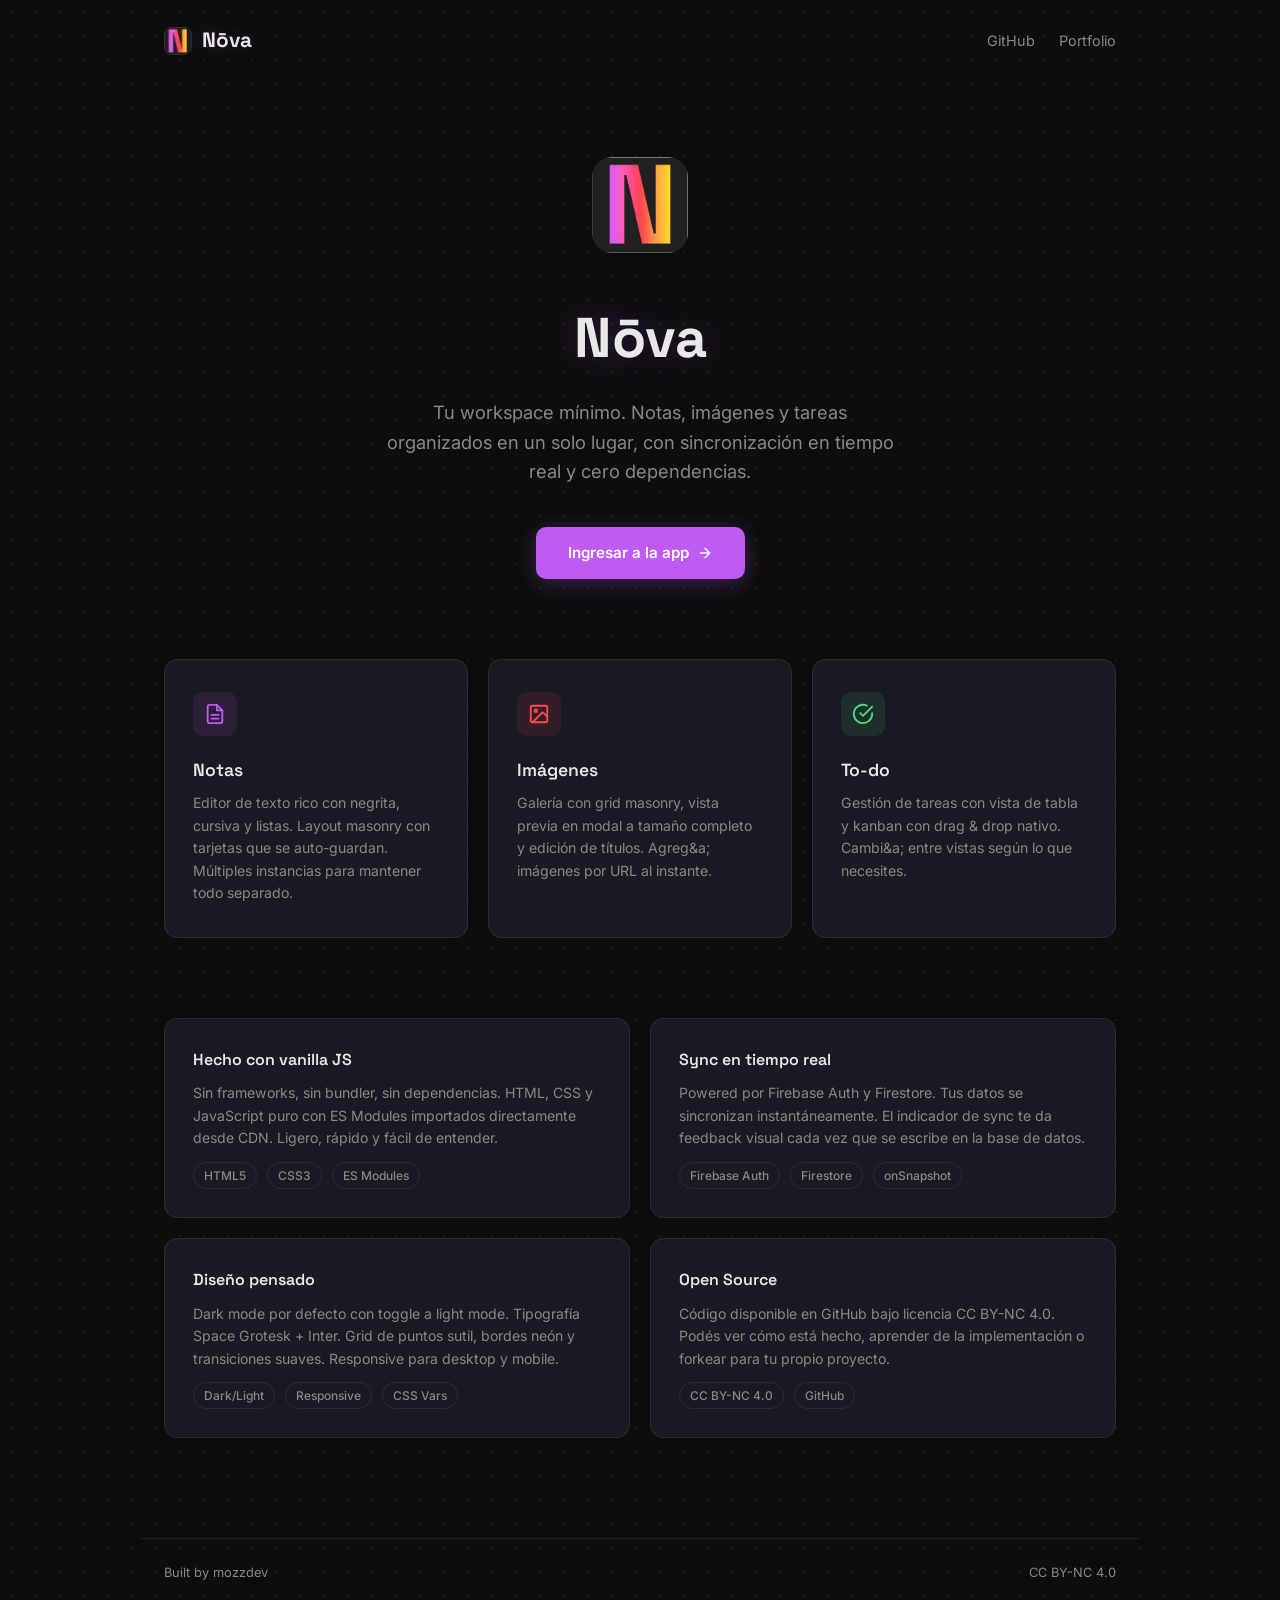
==== landing.html @ deab04cd "feat: sync dot, FAB links, landing page" ====
<!DOCTYPE html>
<html lang="es">
<head>
  <meta charset="UTF-8" />
  <meta name="viewport" content="width=device-width, initial-scale=1.0" />
  <title>N&#x014D;va — Tu workspace m&iacute;nimo</title>
  <meta name="description" content="Notas, im&aacute;genes y tareas en un solo lugar. Un workspace minimalista con sincronizaci&oacute;n en tiempo real." />

  <link rel="preconnect" href="https://fonts.googleapis.com" />
  <link rel="preconnect" href="https://fonts.gstatic.com" crossorigin />
  <link href="https://fonts.googleapis.com/css2?family=Inter:wght@400;500;600&family=Space+Grotesk:wght@500;600;700&display=swap" rel="stylesheet" />

  <link rel="icon" type="image/png" sizes="32x32" href="assets/favicon.png" />
  <link rel="apple-touch-icon" sizes="180x180" href="assets/apple-touch-icon.png" />

  <style>
    :root {
      --bg-base: #0d0d0d;
      --bg-card: #1a1a22;
      --accent: #bf5af2;
      --accent-hover: #d07aff;
      --accent-subtle: rgba(191, 90, 242, 0.12);
      --neon-red: #ff4757;
      --neon-yellow: #ffd93d;
      --neon-green: #4ade80;
      --text-primary: #e8e8e8;
      --text-secondary: #888;
      --text-body: #b0b0b0;
      --border: rgba(255, 255, 255, 0.08);
      --dot-color: rgba(255, 255, 255, 0.06);
      --radius-md: 10px;
      --radius-lg: 14px;
      --shadow-md: 0 2px 12px rgba(0, 0, 0, 0.3);
      --shadow-lg: 0 8px 30px rgba(0, 0, 0, 0.4);
    }

    *, *::before, *::after { margin: 0; padding: 0; box-sizing: border-box; }

    body {
      font-family: 'Inter', sans-serif;
      background-color: var(--bg-base);
      color: var(--text-primary);
      line-height: 1.6;
      background-image: radial-gradient(var(--dot-color) 1px, transparent 1px);
      background-size: 24px 24px;
      min-height: 100vh;
    }

    a { color: var(--accent); text-decoration: none; }
    a:hover { color: var(--accent-hover); }

    /* ── Nav ──────────────────────────────────── */
    .nav {
      display: flex;
      align-items: center;
      justify-content: space-between;
      max-width: 1000px;
      margin: 0 auto;
      padding: 24px 24px 0;
    }

    .nav-brand {
      display: flex;
      align-items: center;
      gap: 10px;
      font-family: 'Space Grotesk', sans-serif;
      font-size: 1.3rem;
      font-weight: 700;
      text-shadow: 0 0 20px rgba(191, 90, 242, 0.3);
    }

    .nav-brand img {
      width: 28px;
      height: 28px;
      border-radius: 7px;
    }

    .nav-links {
      display: flex;
      gap: 24px;
      font-size: 0.9rem;
    }

    .nav-links a { color: var(--text-secondary); transition: color 0.2s; }
    .nav-links a:hover { color: var(--text-primary); }

    /* ── Hero ─────────────────────────────────── */
    .hero {
      max-width: 1000px;
      margin: 0 auto;
      padding: 100px 24px 80px;
      text-align: center;
    }

    .hero-logo {
      width: 96px;
      height: 96px;
      border-radius: 20px;
      margin-bottom: 32px;
    }

    .hero h1 {
      font-family: 'Space Grotesk', sans-serif;
      font-size: 3.5rem;
      font-weight: 700;
      margin-bottom: 16px;
      text-shadow: 0 0 40px rgba(191, 90, 242, 0.3);
    }

    .hero p {
      font-size: 1.15rem;
      color: var(--text-secondary);
      max-width: 520px;
      margin: 0 auto 40px;
    }

    .hero-cta {
      display: inline-flex;
      align-items: center;
      gap: 8px;
      padding: 14px 32px;
      background: var(--accent);
      color: #fff;
      font-family: 'Inter', sans-serif;
      font-size: 0.95rem;
      font-weight: 600;
      border: none;
      border-radius: var(--radius-md);
      cursor: pointer;
      transition: all 0.25s;
      box-shadow: 0 4px 20px rgba(191, 90, 242, 0.3);
    }

    .hero-cta:hover {
      background: var(--accent-hover);
      transform: translateY(-1px);
      box-shadow: 0 6px 28px rgba(191, 90, 242, 0.4);
    }

    .hero-cta svg { width: 16px; height: 16px; }

    /* ── Features ─────────────────────────────── */
    .features {
      max-width: 1000px;
      margin: 0 auto;
      padding: 0 24px 80px;
      display: grid;
      grid-template-columns: repeat(3, 1fr);
      gap: 20px;
    }

    .feature-card {
      background: var(--bg-card);
      border: 1px solid var(--border);
      border-radius: var(--radius-lg);
      padding: 32px 28px;
      transition: border-color 0.3s, box-shadow 0.3s;
    }

    .feature-card:hover {
      border-color: rgba(191, 90, 242, 0.25);
      box-shadow: var(--shadow-lg);
    }

    .feature-icon {
      width: 44px;
      height: 44px;
      border-radius: 10px;
      display: flex;
      align-items: center;
      justify-content: center;
      margin-bottom: 20px;
    }

    .feature-icon svg { width: 22px; height: 22px; }
    .feature-icon.notes { background: rgba(191, 90, 242, 0.1); color: var(--accent); }
    .feature-icon.images { background: rgba(255, 71, 87, 0.1); color: var(--neon-red); }
    .feature-icon.todo { background: rgba(74, 222, 128, 0.1); color: var(--neon-green); }

    .feature-card h3 {
      font-family: 'Space Grotesk', sans-serif;
      font-size: 1.1rem;
      font-weight: 600;
      margin-bottom: 8px;
    }

    .feature-card p {
      font-size: 0.88rem;
      color: var(--text-secondary);
      line-height: 1.6;
    }

    /* ── Details ──────────────────────────────── */
    .details {
      max-width: 1000px;
      margin: 0 auto;
      padding: 0 24px 100px;
      display: grid;
      grid-template-columns: repeat(2, 1fr);
      gap: 20px;
    }

    .detail-card {
      background: var(--bg-card);
      border: 1px solid var(--border);
      border-radius: var(--radius-lg);
      padding: 28px;
    }

    .detail-card h3 {
      font-family: 'Space Grotesk', sans-serif;
      font-size: 1rem;
      font-weight: 600;
      margin-bottom: 10px;
    }

    .detail-card p {
      font-size: 0.88rem;
      color: var(--text-secondary);
      line-height: 1.6;
    }

    .detail-card .tag {
      display: inline-block;
      padding: 3px 10px;
      border-radius: 20px;
      font-size: 0.75rem;
      font-weight: 500;
      border: 1px solid var(--border);
      color: var(--text-secondary);
      margin-top: 12px;
      margin-right: 6px;
    }

    /* ── Footer ───────────────────────────────── */
    .footer {
      max-width: 1000px;
      margin: 0 auto;
      padding: 0 24px 40px;
      display: flex;
      align-items: center;
      justify-content: space-between;
      font-size: 0.8rem;
      color: var(--text-secondary);
      border-top: 1px solid var(--border);
      padding-top: 24px;
    }

    .footer a { color: var(--text-secondary); }
    .footer a:hover { color: var(--text-primary); }

    /* ── Responsive ───────────────────────────── */
    @media (max-width: 768px) {
      .hero h1 { font-size: 2.4rem; }
      .features { grid-template-columns: 1fr; }
      .details { grid-template-columns: 1fr; }
      .nav-links { gap: 16px; font-size: 0.85rem; }
    }
  </style>
</head>
<body>

  <!-- Nav -->
  <nav class="nav">
    <div class="nav-brand">
      <img src="assets/favicon.png" alt="" />
      N&#x014D;va
    </div>
    <div class="nav-links">
      <a href="https://github.com/MozzVader/Nova" target="_blank" rel="noopener">GitHub</a>
      <a href="https://www.mozzdev.com" target="_blank" rel="noopener">Portfolio</a>
    </div>
  </nav>

  <!-- Hero -->
  <section class="hero">
    <img src="assets/icon-512.png" alt="N&#x014D;va" class="hero-logo" />
    <h1>N&#x014D;va</h1>
    <p>Tu workspace m&iacute;nimo. Notas, im&aacute;genes y tareas organizados en un solo lugar, con sincronizaci&oacute;n en tiempo real y cero dependencias.</p>
    <a href="index.html" class="hero-cta">
      Ingresar a la app
      <svg viewBox="0 0 24 24" fill="none" stroke="currentColor" stroke-width="2" stroke-linecap="round" stroke-linejoin="round"><line x1="5" y1="12" x2="19" y2="12"/><polyline points="12 5 19 12 12 19"/></svg>
    </a>
  </section>

  <!-- Features -->
  <section class="features">
    <div class="feature-card">
      <div class="feature-icon notes">
        <svg viewBox="0 0 24 24" fill="none" stroke="currentColor" stroke-width="2" stroke-linecap="round" stroke-linejoin="round"><path d="M14 2H6a2 2 0 0 0-2 2v16a2 2 0 0 0 2 2h12a2 2 0 0 0 2-2V8z"/><polyline points="14 2 14 8 20 8"/><line x1="16" y1="13" x2="8" y2="13"/><line x1="16" y1="17" x2="8" y2="17"/></svg>
      </div>
      <h3>Notas</h3>
      <p>Editor de texto rico con negrita, cursiva y listas. Layout masonry con tarjetas que se auto-guardan. M&uacute;ltiples instancias para mantener todo separado.</p>
    </div>
    <div class="feature-card">
      <div class="feature-icon images">
        <svg viewBox="0 0 24 24" fill="none" stroke="currentColor" stroke-width="2" stroke-linecap="round" stroke-linejoin="round"><rect x="3" y="3" width="18" height="18" rx="2" ry="2"/><circle cx="8.5" cy="8.5" r="1.5"/><polyline points="21 15 16 10 5 21"/></svg>
      </div>
      <h3>Im&aacute;genes</h3>
      <p>Galer&iacute;a con grid masonry, vista previa en modal a tama&ntilde;o completo y edici&oacute;n de t&iacute;tulos. Agreg&a; im&aacute;genes por URL al instante.</p>
    </div>
    <div class="feature-card">
      <div class="feature-icon todo">
        <svg viewBox="0 0 24 24" fill="none" stroke="currentColor" stroke-width="2" stroke-linecap="round" stroke-linejoin="round"><path d="M22 11.08V12a10 10 0 1 1-5.93-9.14"/><polyline points="22 4 12 14.01 9 11.01"/></svg>
      </div>
      <h3>To-do</h3>
      <p>Gesti&oacute;n de tareas con vista de tabla y kanban con drag &amp; drop nativo. Cambi&a; entre vistas seg&uacute;n lo que necesites.</p>
    </div>
  </section>

  <!-- Details -->
  <section class="details">
    <div class="detail-card">
      <h3>Hecho con vanilla JS</h3>
      <p>Sin frameworks, sin bundler, sin dependencias. HTML, CSS y JavaScript puro con ES Modules importados directamente desde CDN. Ligero, r&aacute;pido y f&aacute;cil de entender.</p>
      <span class="tag">HTML5</span>
      <span class="tag">CSS3</span>
      <span class="tag">ES Modules</span>
    </div>
    <div class="detail-card">
      <h3>Sync en tiempo real</h3>
      <p>Powered por Firebase Auth y Firestore. Tus datos se sincronizan instant&aacute;neamente. El indicador de sync te da feedback visual cada vez que se escribe en la base de datos.</p>
      <span class="tag">Firebase Auth</span>
      <span class="tag">Firestore</span>
      <span class="tag">onSnapshot</span>
    </div>
    <div class="detail-card">
      <h3>Dise&ntilde;o pensado</h3>
      <p>Dark mode por defecto con toggle a light mode. Tipograf&iacute;a Space Grotesk + Inter. Grid de puntos sutil, bordes ne&oacute;n y transiciones suaves. Responsive para desktop y mobile.</p>
      <span class="tag">Dark/Light</span>
      <span class="tag">Responsive</span>
      <span class="tag">CSS Vars</span>
    </div>
    <div class="detail-card">
      <h3>Open Source</h3>
      <p>C&oacute;digo disponible en GitHub bajo licencia CC BY-NC 4.0. Pod&eacute;s ver c&oacute;mo est&aacute; hecho, aprender de la implementaci&oacute;n o forkear para tu propio proyecto.</p>
      <span class="tag">CC BY-NC 4.0</span>
      <span class="tag">GitHub</span>
    </div>
  </section>

  <!-- Footer -->
  <footer class="footer">
    <span>Built by <a href="https://www.mozzdev.com" target="_blank" rel="noopener">mozzdev</a></span>
    <span>CC BY-NC 4.0</span>
  </footer>

</body>
</html>
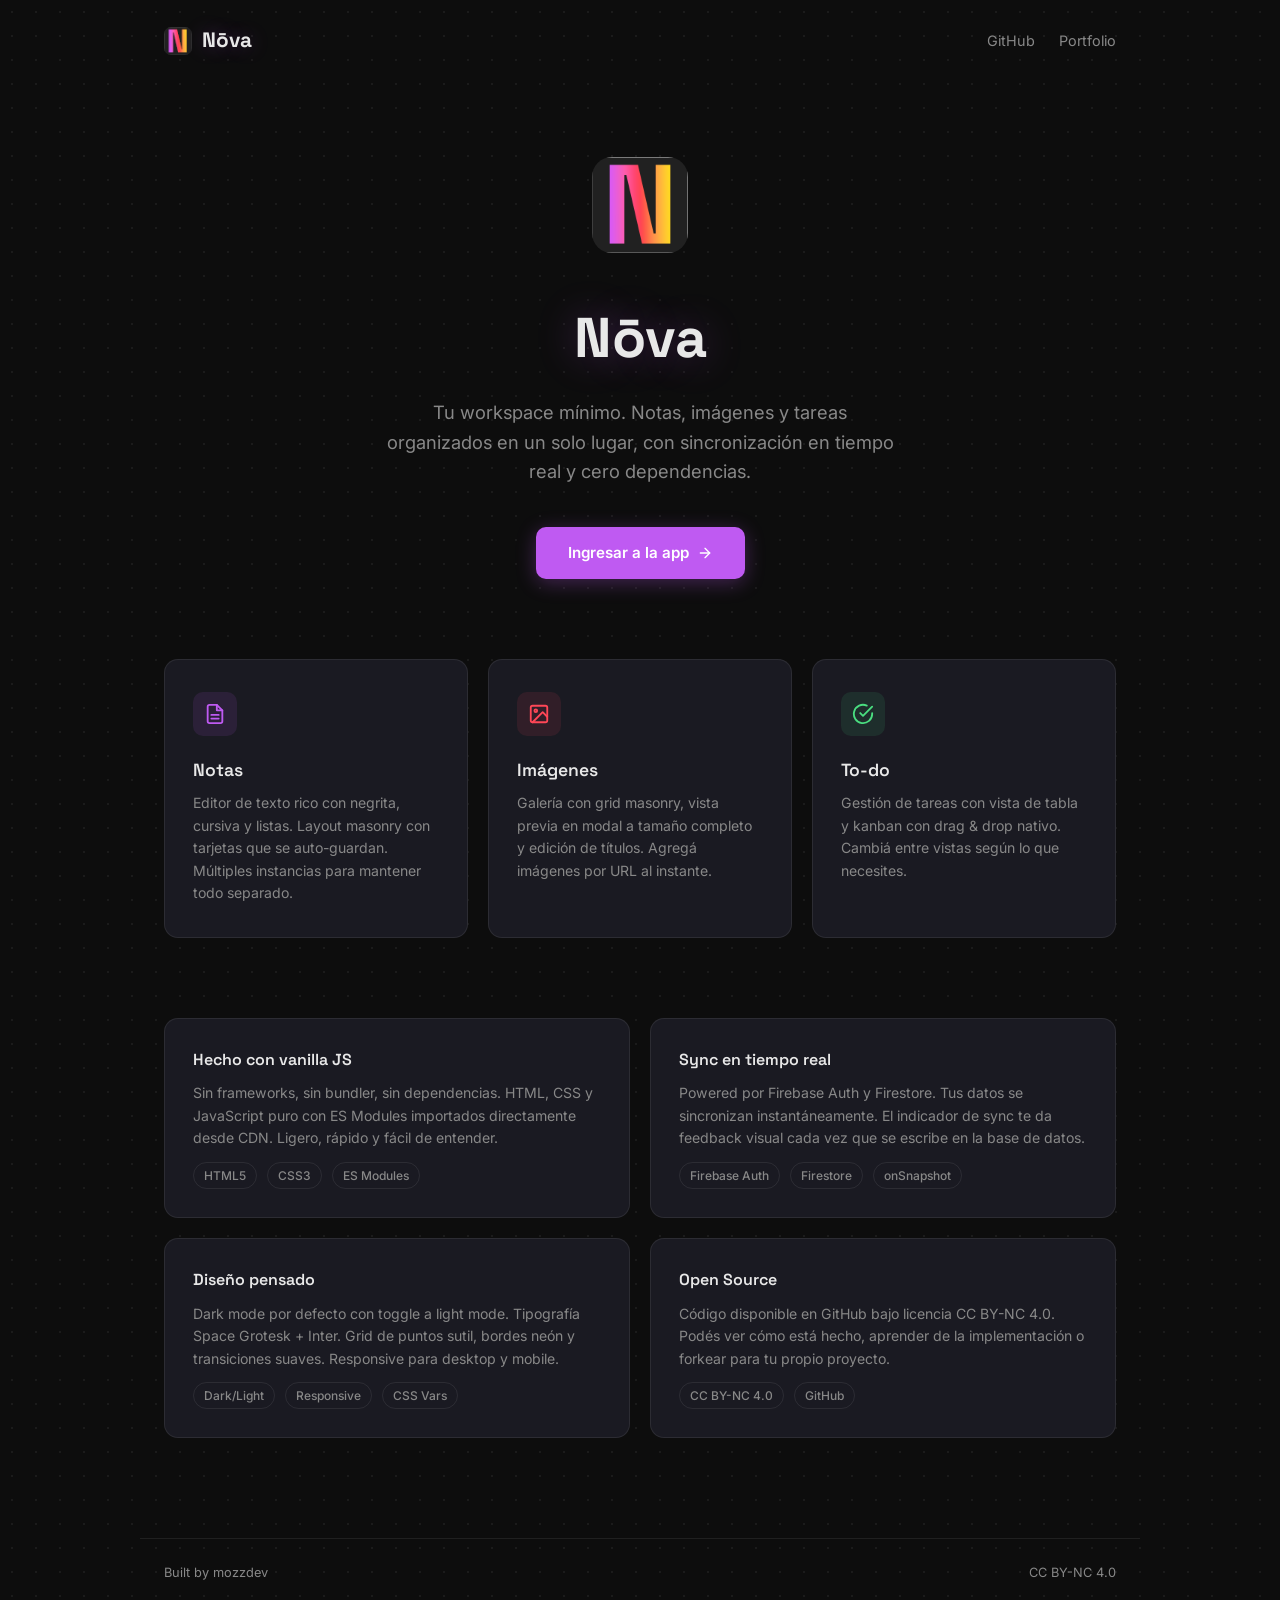
==== commit f2079abc: "fix: typos en landing.html" ====
--- a/landing.html
+++ b/landing.html
@@ -276,7 +276,7 @@
   <section class="hero">
     <img src="assets/icon-512.png" alt="N&#x014D;va" class="hero-logo" />
     <h1>N&#x014D;va</h1>
-    <p>Tu workspace m&iacute;nimo. Notas, im&aacute;genes y tareas organizados en un solo lugar, con sincronizaci&oacute;n en tiempo real y cero dependencias.</p>
+    <p>Tu workspace mínimo. Notas, imágenes y tareas organizados en un solo lugar, con sincronización en tiempo real y cero dependencias.</p>
     <a href="index.html" class="hero-cta">
       Ingresar a la app
       <svg viewBox="0 0 24 24" fill="none" stroke="currentColor" stroke-width="2" stroke-linecap="round" stroke-linejoin="round"><line x1="5" y1="12" x2="19" y2="12"/><polyline points="12 5 19 12 12 19"/></svg>
@@ -290,21 +290,21 @@
         <svg viewBox="0 0 24 24" fill="none" stroke="currentColor" stroke-width="2" stroke-linecap="round" stroke-linejoin="round"><path d="M14 2H6a2 2 0 0 0-2 2v16a2 2 0 0 0 2 2h12a2 2 0 0 0 2-2V8z"/><polyline points="14 2 14 8 20 8"/><line x1="16" y1="13" x2="8" y2="13"/><line x1="16" y1="17" x2="8" y2="17"/></svg>
       </div>
       <h3>Notas</h3>
-      <p>Editor de texto rico con negrita, cursiva y listas. Layout masonry con tarjetas que se auto-guardan. M&uacute;ltiples instancias para mantener todo separado.</p>
+      <p>Editor de texto rico con negrita, cursiva y listas. Layout masonry con tarjetas que se auto-guardan. Múltiples instancias para mantener todo separado.</p>
     </div>
     <div class="feature-card">
       <div class="feature-icon images">
         <svg viewBox="0 0 24 24" fill="none" stroke="currentColor" stroke-width="2" stroke-linecap="round" stroke-linejoin="round"><rect x="3" y="3" width="18" height="18" rx="2" ry="2"/><circle cx="8.5" cy="8.5" r="1.5"/><polyline points="21 15 16 10 5 21"/></svg>
       </div>
-      <h3>Im&aacute;genes</h3>
-      <p>Galer&iacute;a con grid masonry, vista previa en modal a tama&ntilde;o completo y edici&oacute;n de t&iacute;tulos. Agreg&a; im&aacute;genes por URL al instante.</p>
+      <h3>Imágenes</h3>
+      <p>Galería con grid masonry, vista previa en modal a tamaño completo y edición de títulos. Agregá imágenes por URL al instante.</p>
     </div>
     <div class="feature-card">
       <div class="feature-icon todo">
         <svg viewBox="0 0 24 24" fill="none" stroke="currentColor" stroke-width="2" stroke-linecap="round" stroke-linejoin="round"><path d="M22 11.08V12a10 10 0 1 1-5.93-9.14"/><polyline points="22 4 12 14.01 9 11.01"/></svg>
       </div>
       <h3>To-do</h3>
-      <p>Gesti&oacute;n de tareas con vista de tabla y kanban con drag &amp; drop nativo. Cambi&a; entre vistas seg&uacute;n lo que necesites.</p>
+      <p>Gestión de tareas con vista de tabla y kanban con drag &amp; drop nativo. Cambiá entre vistas seg&uacute;n lo que necesites.</p>
     </div>
   </section>
 
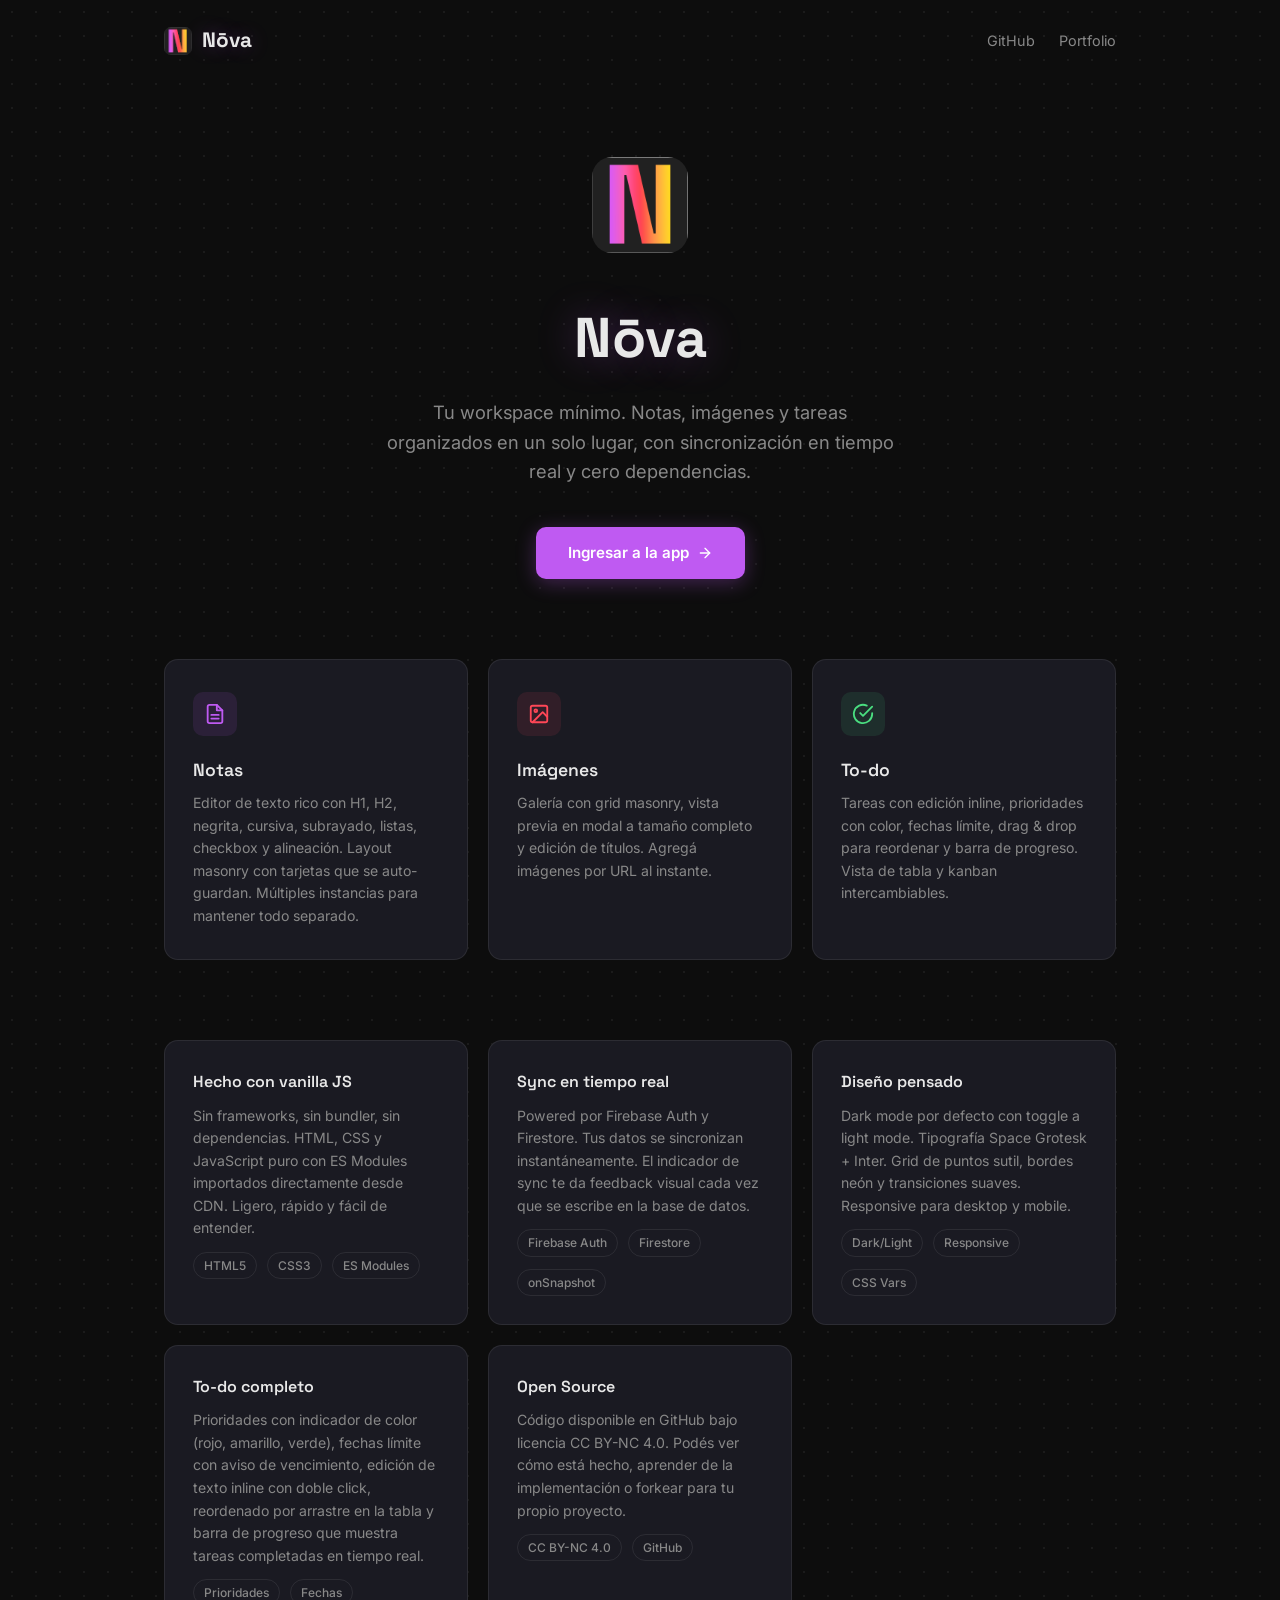
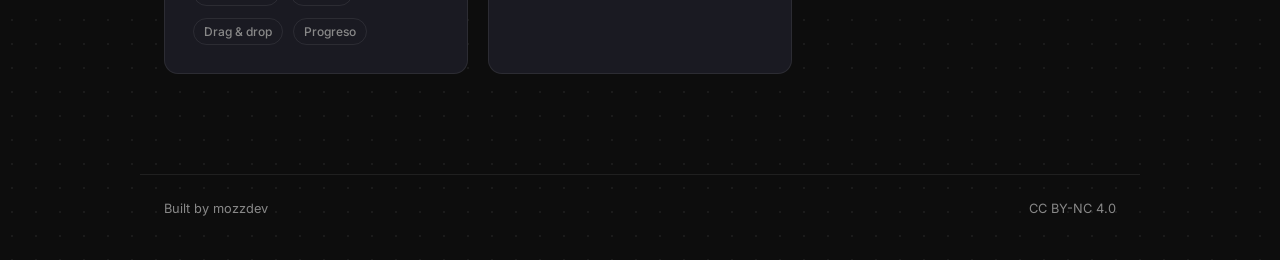
==== commit d9e8438c: "docs: update README and landing with latest features (toolbar, todo enhancements, sync dot, FAB)" ====
--- a/landing.html
+++ b/landing.html
@@ -196,7 +196,7 @@
       margin: 0 auto;
       padding: 0 24px 100px;
       display: grid;
-      grid-template-columns: repeat(2, 1fr);
+      grid-template-columns: repeat(3, 1fr);
       gap: 20px;
     }
 
@@ -290,7 +290,7 @@
         <svg viewBox="0 0 24 24" fill="none" stroke="currentColor" stroke-width="2" stroke-linecap="round" stroke-linejoin="round"><path d="M14 2H6a2 2 0 0 0-2 2v16a2 2 0 0 0 2 2h12a2 2 0 0 0 2-2V8z"/><polyline points="14 2 14 8 20 8"/><line x1="16" y1="13" x2="8" y2="13"/><line x1="16" y1="17" x2="8" y2="17"/></svg>
       </div>
       <h3>Notas</h3>
-      <p>Editor de texto rico con negrita, cursiva y listas. Layout masonry con tarjetas que se auto-guardan. Múltiples instancias para mantener todo separado.</p>
+      <p>Editor de texto rico con H1, H2, negrita, cursiva, subrayado, listas, checkbox y alineación. Layout masonry con tarjetas que se auto-guardan. Múltiples instancias para mantener todo separado.</p>
     </div>
     <div class="feature-card">
       <div class="feature-icon images">
@@ -304,7 +304,7 @@
         <svg viewBox="0 0 24 24" fill="none" stroke="currentColor" stroke-width="2" stroke-linecap="round" stroke-linejoin="round"><path d="M22 11.08V12a10 10 0 1 1-5.93-9.14"/><polyline points="22 4 12 14.01 9 11.01"/></svg>
       </div>
       <h3>To-do</h3>
-      <p>Gestión de tareas con vista de tabla y kanban con drag &amp; drop nativo. Cambiá entre vistas seg&uacute;n lo que necesites.</p>
+      <p>Tareas con edici&oacute;n inline, prioridades con color, fechas l&iacute;mite, drag &amp; drop para reordenar y barra de progreso. Vista de tabla y kanban intercambiables.</p>
     </div>
   </section>
 
@@ -332,6 +332,14 @@
       <span class="tag">CSS Vars</span>
     </div>
     <div class="detail-card">
+      <h3>To-do completo</h3>
+      <p>Prioridades con indicador de color (rojo, amarillo, verde), fechas l&iacute;mite con aviso de vencimiento, edici&oacute;n de texto inline con doble click, reordenado por arrastre en la tabla y barra de progreso que muestra tareas completadas en tiempo real.</p>
+      <span class="tag">Prioridades</span>
+      <span class="tag">Fechas</span>
+      <span class="tag">Drag &amp; drop</span>
+      <span class="tag">Progreso</span>
+    </div>
+    <div class="detail-card">
       <h3>Open Source</h3>
       <p>C&oacute;digo disponible en GitHub bajo licencia CC BY-NC 4.0. Pod&eacute;s ver c&oacute;mo est&aacute; hecho, aprender de la implementaci&oacute;n o forkear para tu propio proyecto.</p>
       <span class="tag">CC BY-NC 4.0</span>
